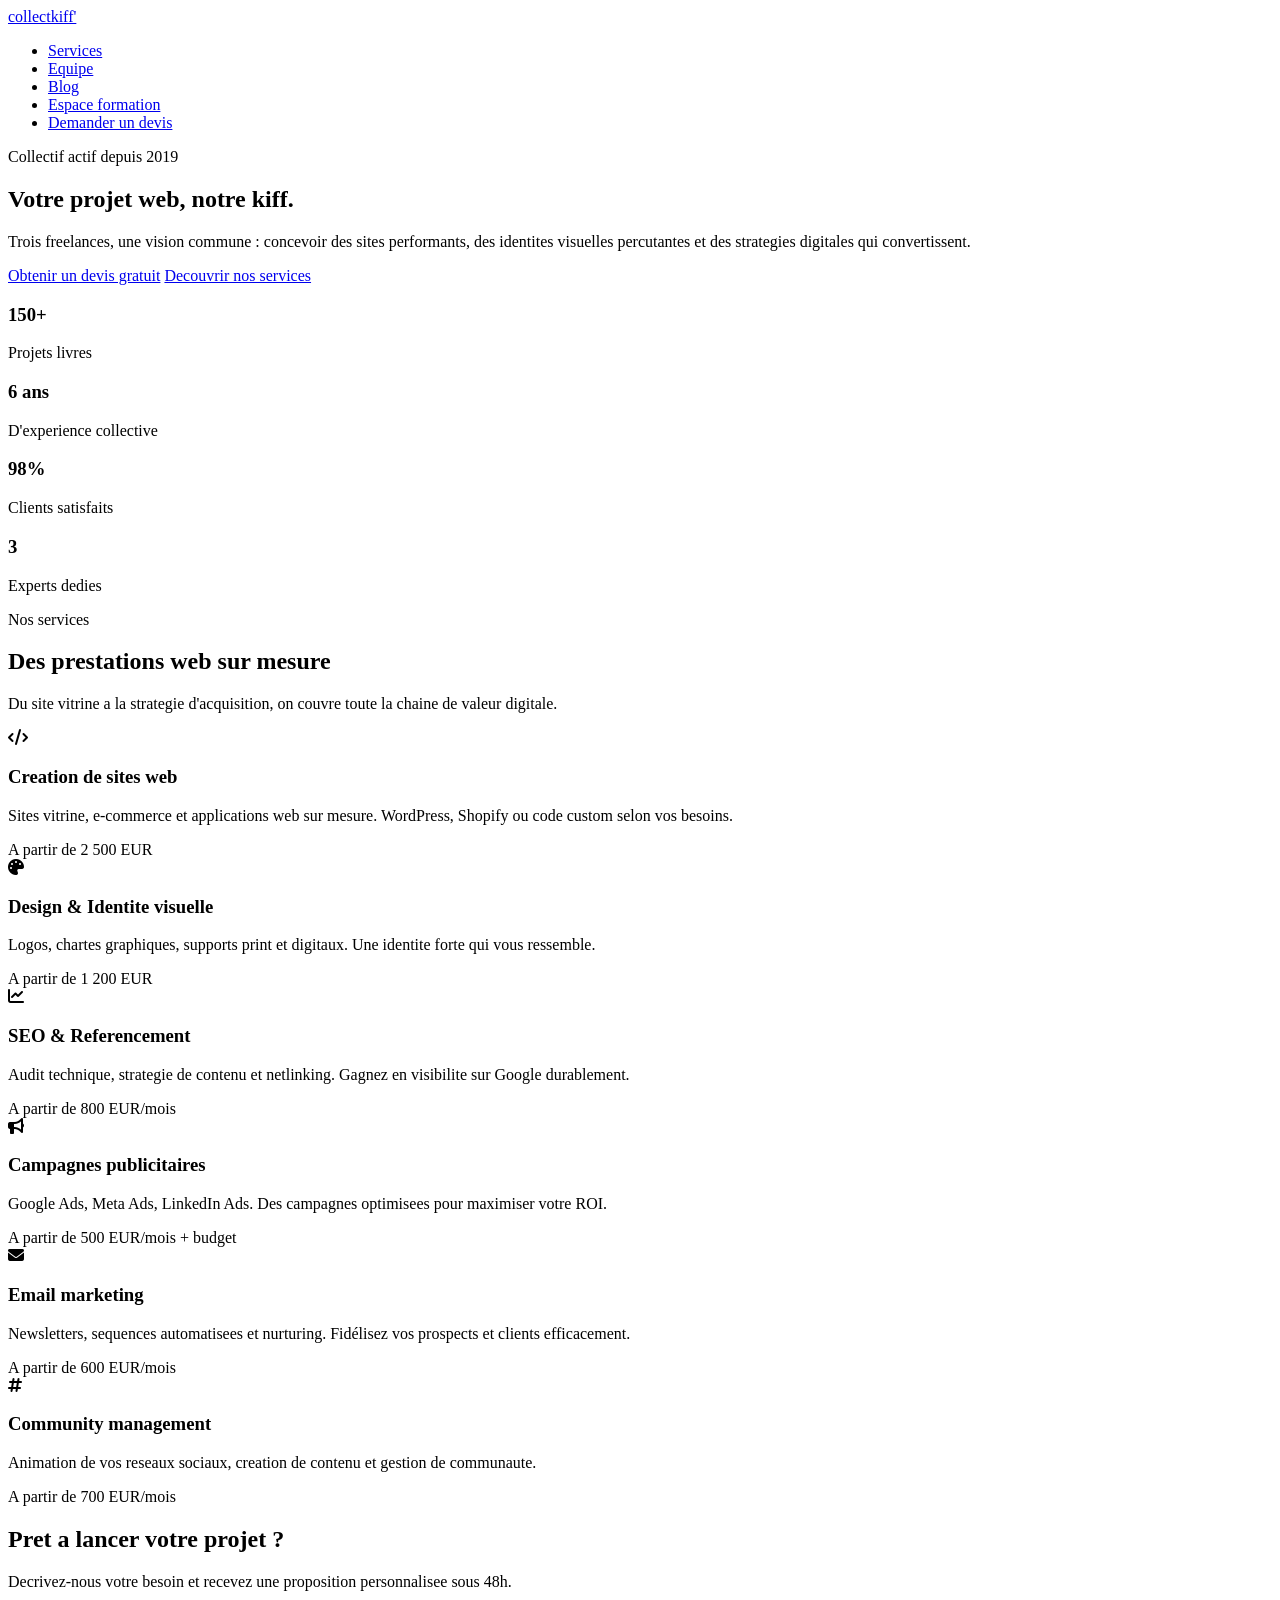
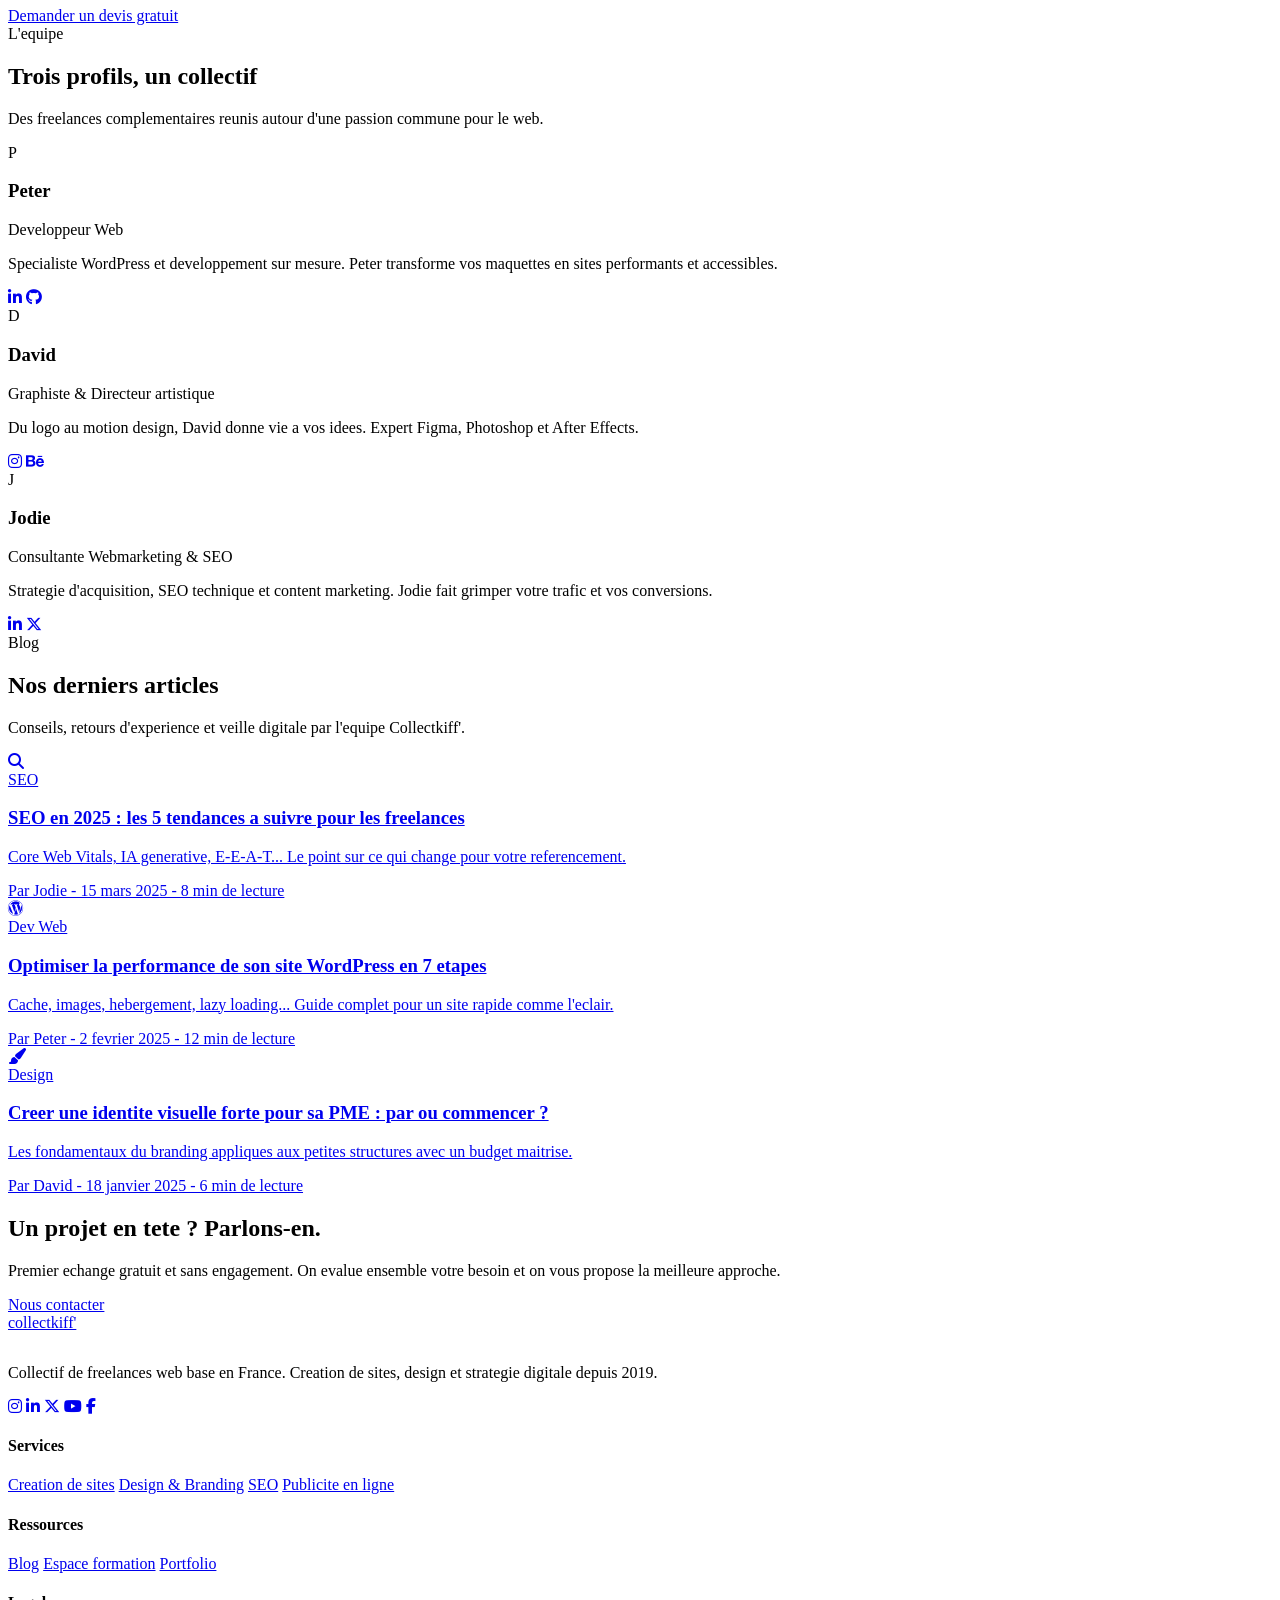
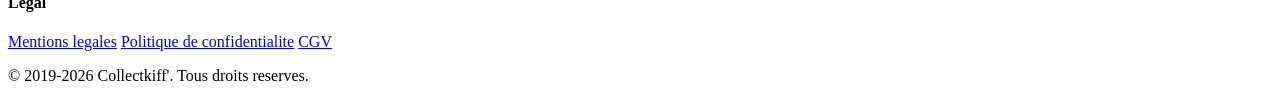
==== index.html @ 28449ab7 "Add files via upload" ====
<!DOCTYPE html>
<html lang="fr">
<head>
  <meta charset="UTF-8">
  <meta name="viewport" content="width=device-width, initial-scale=1.0">
  <title>Collectkiff' - Collectif de Freelances Web</title>
  <link rel="stylesheet" href="assets/css/style.css">
  <link rel="stylesheet" href="https://cdnjs.cloudflare.com/ajax/libs/font-awesome/6.5.1/css/all.min.css">
</head>
<body>

<!-- NAVBAR -->
<nav class="navbar">
  <div class="container">
    <a href="index.html" class="logo">collectkiff'</a>
    <ul class="nav-links">
      <li><a href="#services">Services</a></li>
      <li><a href="#equipe">Equipe</a></li>
      <li><a href="#blog">Blog</a></li>
      <li><a href="disclaimer.html">Espace formation</a></li>
      <li><a href="#contact" class="btn btn-primary" id="cta-nav-devis">Demander un devis</a></li>
    </ul>
  </div>
</nav>

<!-- HERO -->
<section class="hero">
  <div class="container">
    <div class="hero-content">
      <div class="hero-tag">Collectif actif depuis 2019</div>
      <h1>Votre projet web, <span class="gradient-text">notre kiff.</span></h1>
      <p>Trois freelances, une vision commune : concevoir des sites performants, des identites visuelles percutantes et des strategies digitales qui convertissent.</p>
      <div class="hero-buttons">
        <a href="#contact" class="btn btn-cta" id="cta-hero-devis" data-tracking="hero_cta_click">Obtenir un devis gratuit</a>
        <a href="#services" class="btn btn-secondary">Decouvrir nos services</a>
      </div>
    </div>
  </div>
</section>

<!-- STATS -->
<div class="stats-bar">
  <div class="container">
    <div class="stats-grid">
      <div class="stat-item">
        <h3>150+</h3>
        <p>Projets livres</p>
      </div>
      <div class="stat-item">
        <h3>6 ans</h3>
        <p>D'experience collective</p>
      </div>
      <div class="stat-item">
        <h3>98%</h3>
        <p>Clients satisfaits</p>
      </div>
      <div class="stat-item">
        <h3>3</h3>
        <p>Experts dedies</p>
      </div>
    </div>
  </div>
</div>

<!-- SERVICES -->
<section id="services">
  <div class="container">
    <div class="section-header">
      <span class="section-tag">Nos services</span>
      <h2>Des prestations web <span class="gradient-text">sur mesure</span></h2>
      <p>Du site vitrine a la strategie d'acquisition, on couvre toute la chaine de valeur digitale.</p>
    </div>
    <div class="services-grid">
      <div class="service-card">
        <div class="service-icon"><i class="fas fa-code"></i></div>
        <h3>Creation de sites web</h3>
        <p>Sites vitrine, e-commerce et applications web sur mesure. WordPress, Shopify ou code custom selon vos besoins.</p>
        <div class="price">A partir de 2 500 EUR</div>
      </div>
      <div class="service-card">
        <div class="service-icon"><i class="fas fa-palette"></i></div>
        <h3>Design & Identite visuelle</h3>
        <p>Logos, chartes graphiques, supports print et digitaux. Une identite forte qui vous ressemble.</p>
        <div class="price">A partir de 1 200 EUR</div>
      </div>
      <div class="service-card">
        <div class="service-icon"><i class="fas fa-chart-line"></i></div>
        <h3>SEO & Referencement</h3>
        <p>Audit technique, strategie de contenu et netlinking. Gagnez en visibilite sur Google durablement.</p>
        <div class="price">A partir de 800 EUR/mois</div>
      </div>
      <div class="service-card">
        <div class="service-icon"><i class="fas fa-bullhorn"></i></div>
        <h3>Campagnes publicitaires</h3>
        <p>Google Ads, Meta Ads, LinkedIn Ads. Des campagnes optimisees pour maximiser votre ROI.</p>
        <div class="price">A partir de 500 EUR/mois + budget</div>
      </div>
      <div class="service-card">
        <div class="service-icon"><i class="fas fa-envelope"></i></div>
        <h3>Email marketing</h3>
        <p>Newsletters, sequences automatisees et nurturing. Fidélisez vos prospects et clients efficacement.</p>
        <div class="price">A partir de 600 EUR/mois</div>
      </div>
      <div class="service-card">
        <div class="service-icon"><i class="fas fa-hashtag"></i></div>
        <h3>Community management</h3>
        <p>Animation de vos reseaux sociaux, creation de contenu et gestion de communaute.</p>
        <div class="price">A partir de 700 EUR/mois</div>
      </div>
    </div>
  </div>
</section>

<!-- CTA -->
<section class="cta-section">
  <div class="container">
    <h2>Pret a lancer <span class="gradient-text">votre projet ?</span></h2>
    <p>Decrivez-nous votre besoin et recevez une proposition personnalisee sous 48h.</p>
    <a href="#contact" class="btn btn-cta" id="cta-mid-devis" data-tracking="mid_cta_click">Demander un devis gratuit</a>
  </div>
</section>

<!-- EQUIPE -->
<section id="equipe">
  <div class="container">
    <div class="section-header">
      <span class="section-tag">L'equipe</span>
      <h2>Trois profils, <span class="gradient-text">un collectif</span></h2>
      <p>Des freelances complementaires reunis autour d'une passion commune pour le web.</p>
    </div>
    <div class="team-grid">
      <div class="team-card">
        <div class="team-avatar">P</div>
        <h3>Peter</h3>
        <div class="team-role">Developpeur Web</div>
        <p>Specialiste WordPress et developpement sur mesure. Peter transforme vos maquettes en sites performants et accessibles.</p>
        <div class="team-socials">
          <a href="disclaimer.html" title="LinkedIn"><i class="fab fa-linkedin-in"></i></a>
          <a href="disclaimer.html" title="GitHub"><i class="fab fa-github"></i></a>
        </div>
      </div>
      <div class="team-card">
        <div class="team-avatar">D</div>
        <h3>David</h3>
        <div class="team-role">Graphiste & Directeur artistique</div>
        <p>Du logo au motion design, David donne vie a vos idees. Expert Figma, Photoshop et After Effects.</p>
        <div class="team-socials">
          <a href="disclaimer.html" title="Instagram"><i class="fab fa-instagram"></i></a>
          <a href="disclaimer.html" title="Behance"><i class="fab fa-behance"></i></a>
        </div>
      </div>
      <div class="team-card">
        <div class="team-avatar">J</div>
        <h3>Jodie</h3>
        <div class="team-role">Consultante Webmarketing & SEO</div>
        <p>Strategie d'acquisition, SEO technique et content marketing. Jodie fait grimper votre trafic et vos conversions.</p>
        <div class="team-socials">
          <a href="disclaimer.html" title="LinkedIn"><i class="fab fa-linkedin-in"></i></a>
          <a href="disclaimer.html" title="Twitter"><i class="fab fa-x-twitter"></i></a>
        </div>
      </div>
    </div>
  </div>
</section>

<!-- BLOG -->
<section id="blog">
  <div class="container">
    <div class="section-header">
      <span class="section-tag">Blog</span>
      <h2>Nos derniers <span class="gradient-text">articles</span></h2>
      <p>Conseils, retours d'experience et veille digitale par l'equipe Collectkiff'.</p>
    </div>
    <div class="blog-grid">
      <a href="blog/seo-freelance-2025.html" class="blog-card">
        <div class="blog-card-img"><i class="fas fa-search"></i></div>
        <div class="blog-card-body">
          <span class="blog-tag">SEO</span>
          <h3>SEO en 2025 : les 5 tendances a suivre pour les freelances</h3>
          <p>Core Web Vitals, IA generative, E-E-A-T... Le point sur ce qui change pour votre referencement.</p>
          <div class="blog-meta">Par Jodie - 15 mars 2025 - 8 min de lecture</div>
        </div>
      </a>
      <a href="blog/wordpress-performance.html" class="blog-card">
        <div class="blog-card-img"><i class="fab fa-wordpress"></i></div>
        <div class="blog-card-body">
          <span class="blog-tag">Dev Web</span>
          <h3>Optimiser la performance de son site WordPress en 7 etapes</h3>
          <p>Cache, images, hebergement, lazy loading... Guide complet pour un site rapide comme l'eclair.</p>
          <div class="blog-meta">Par Peter - 2 fevrier 2025 - 12 min de lecture</div>
        </div>
      </a>
      <a href="blog/identite-visuelle-pme.html" class="blog-card">
        <div class="blog-card-img"><i class="fas fa-paint-brush"></i></div>
        <div class="blog-card-body">
          <span class="blog-tag">Design</span>
          <h3>Creer une identite visuelle forte pour sa PME : par ou commencer ?</h3>
          <p>Les fondamentaux du branding appliques aux petites structures avec un budget maitrise.</p>
          <div class="blog-meta">Par David - 18 janvier 2025 - 6 min de lecture</div>
        </div>
      </a>
    </div>
  </div>
</section>

<!-- CONTACT / CTA FINAL -->
<section class="cta-section" id="contact">
  <div class="container">
    <h2>Un projet en tete ? <span class="gradient-text">Parlons-en.</span></h2>
    <p>Premier echange gratuit et sans engagement. On evalue ensemble votre besoin et on vous propose la meilleure approche.</p>
    <a href="mailto:contact@colleckiff.fr" class="btn btn-cta" id="cta-footer-contact" data-tracking="footer_cta_click">Nous contacter</a>
  </div>
</section>

<!-- FOOTER -->
<footer class="footer">
  <div class="container">
    <div class="footer-grid">
      <div class="footer-col">
        <a href="index.html" class="logo" style="display:inline-block;margin-bottom:1rem">collectkiff'</a>
        <p>Collectif de freelances web base en France. Creation de sites, design et strategie digitale depuis 2019.</p>
        <div class="footer-social">
          <a href="disclaimer.html" title="Instagram"><i class="fab fa-instagram"></i></a>
          <a href="disclaimer.html" title="LinkedIn"><i class="fab fa-linkedin-in"></i></a>
          <a href="disclaimer.html" title="Twitter"><i class="fab fa-x-twitter"></i></a>
          <a href="disclaimer.html" title="YouTube"><i class="fab fa-youtube"></i></a>
          <a href="disclaimer.html" title="Facebook"><i class="fab fa-facebook-f"></i></a>
        </div>
      </div>
      <div class="footer-col">
        <h4>Services</h4>
        <a href="#services">Creation de sites</a>
        <a href="#services">Design & Branding</a>
        <a href="#services">SEO</a>
        <a href="#services">Publicite en ligne</a>
      </div>
      <div class="footer-col">
        <h4>Ressources</h4>
        <a href="#blog">Blog</a>
        <a href="disclaimer.html">Espace formation</a>
        <a href="disclaimer.html">Portfolio</a>
      </div>
      <div class="footer-col">
        <h4>Legal</h4>
        <a href="mentions-legales.html">Mentions legales</a>
        <a href="mentions-legales.html">Politique de confidentialite</a>
        <a href="mentions-legales.html">CGV</a>
      </div>
    </div>
    <div class="footer-bottom">
      <p>&copy; 2019-2026 Collectkiff'. Tous droits reserves.</p>
    </div>
  </div>
</footer>

</body>
</html>
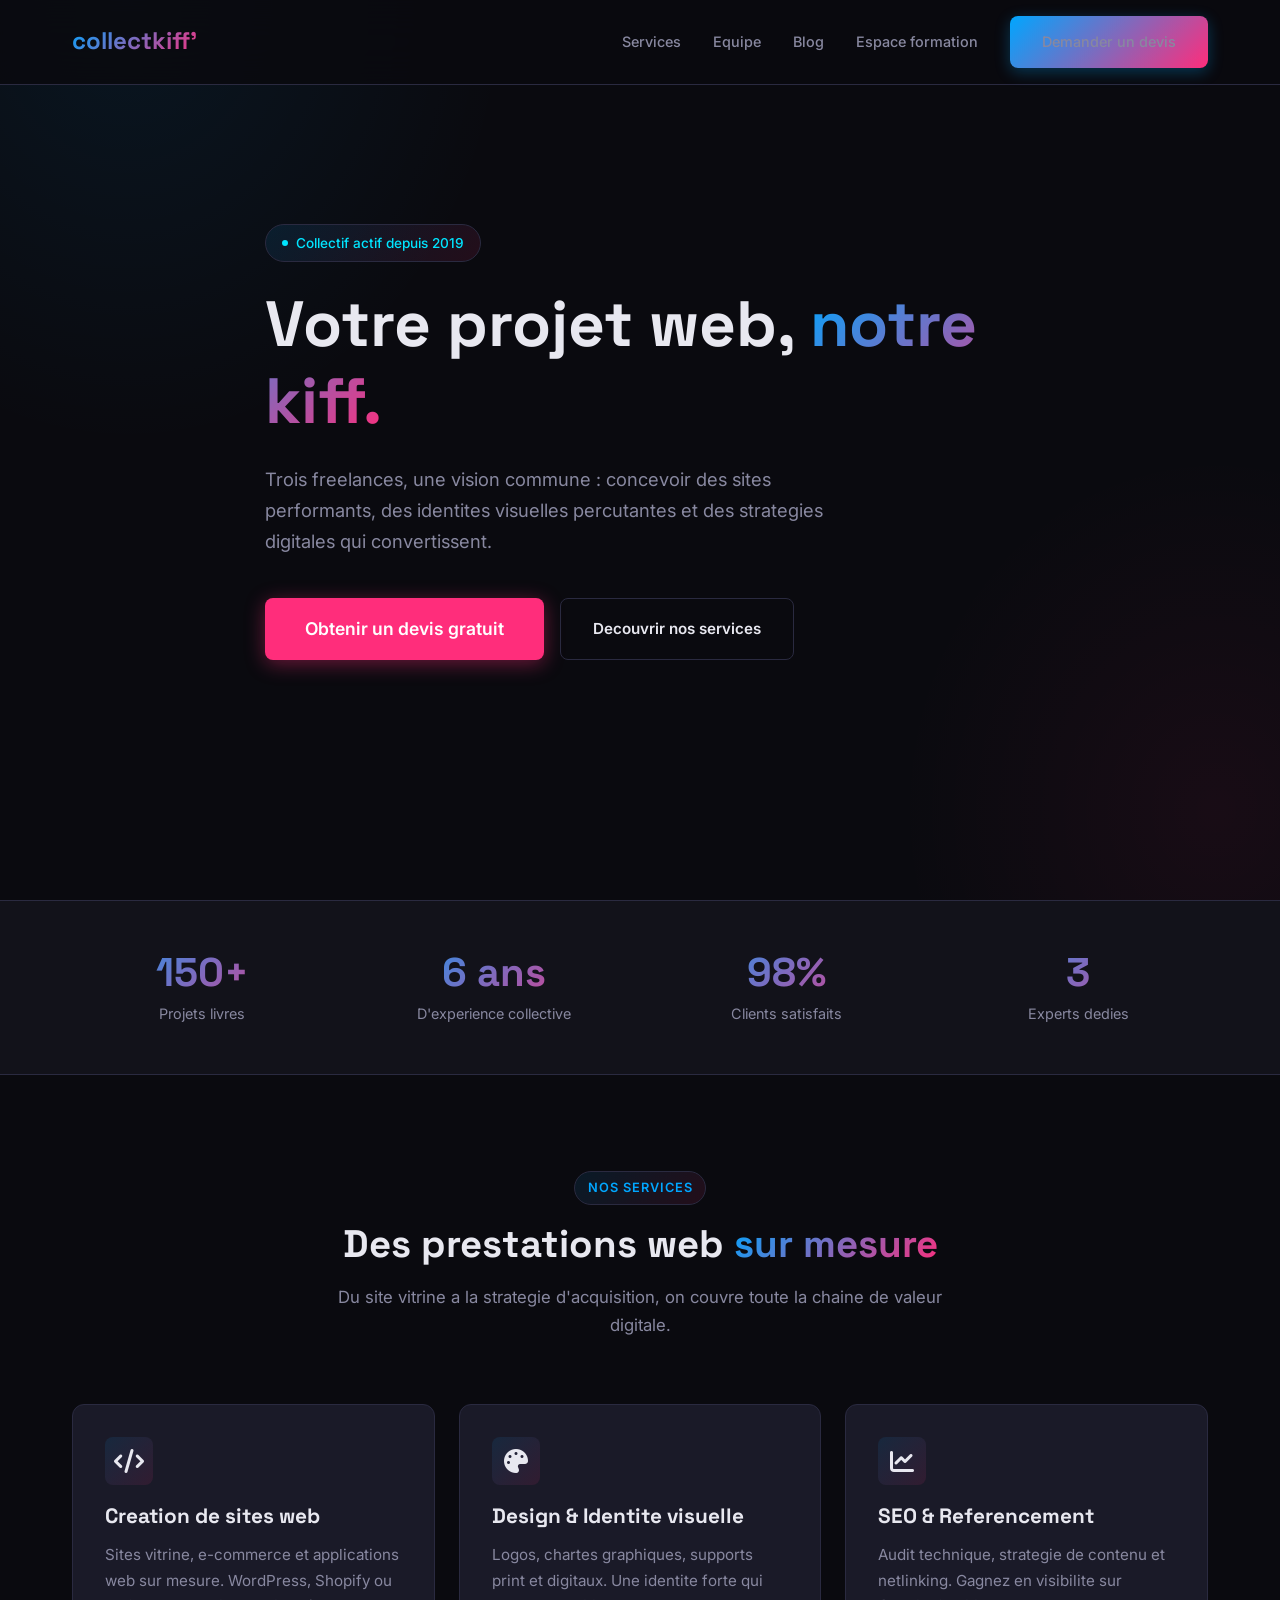
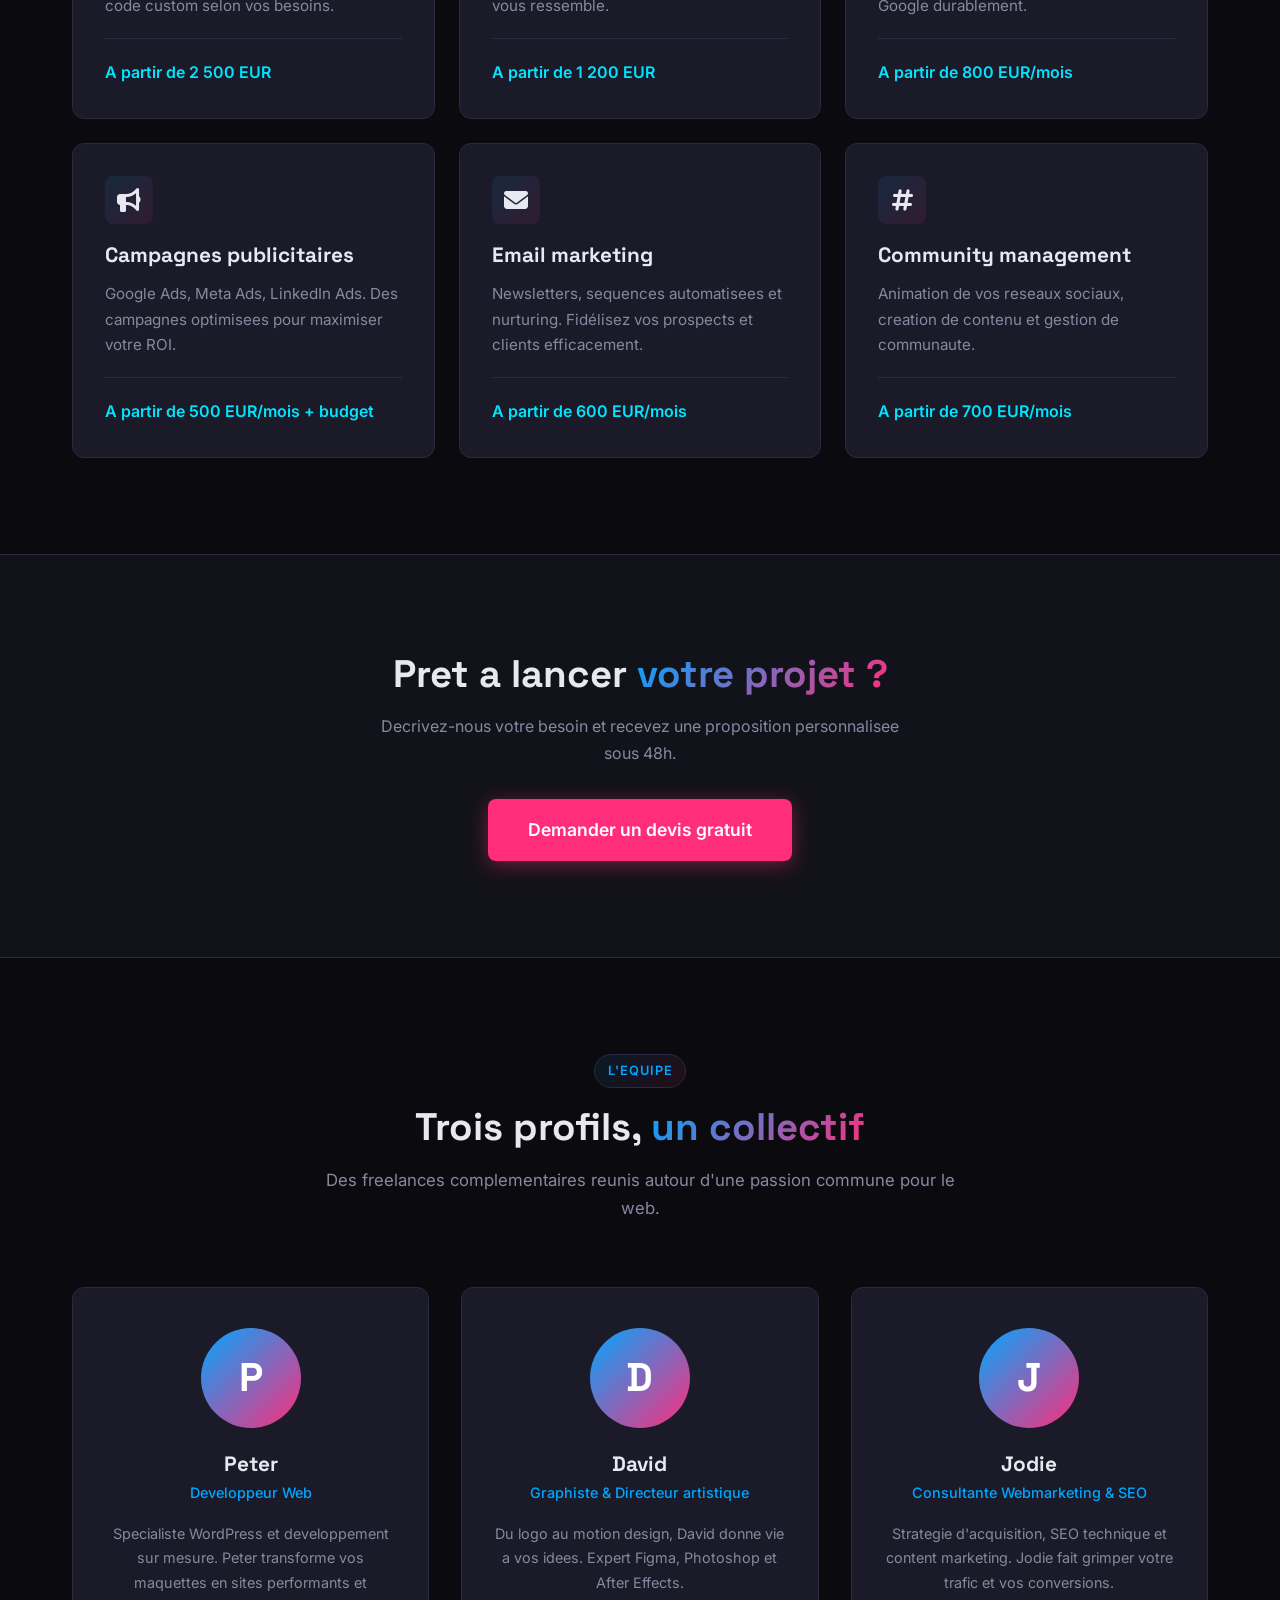
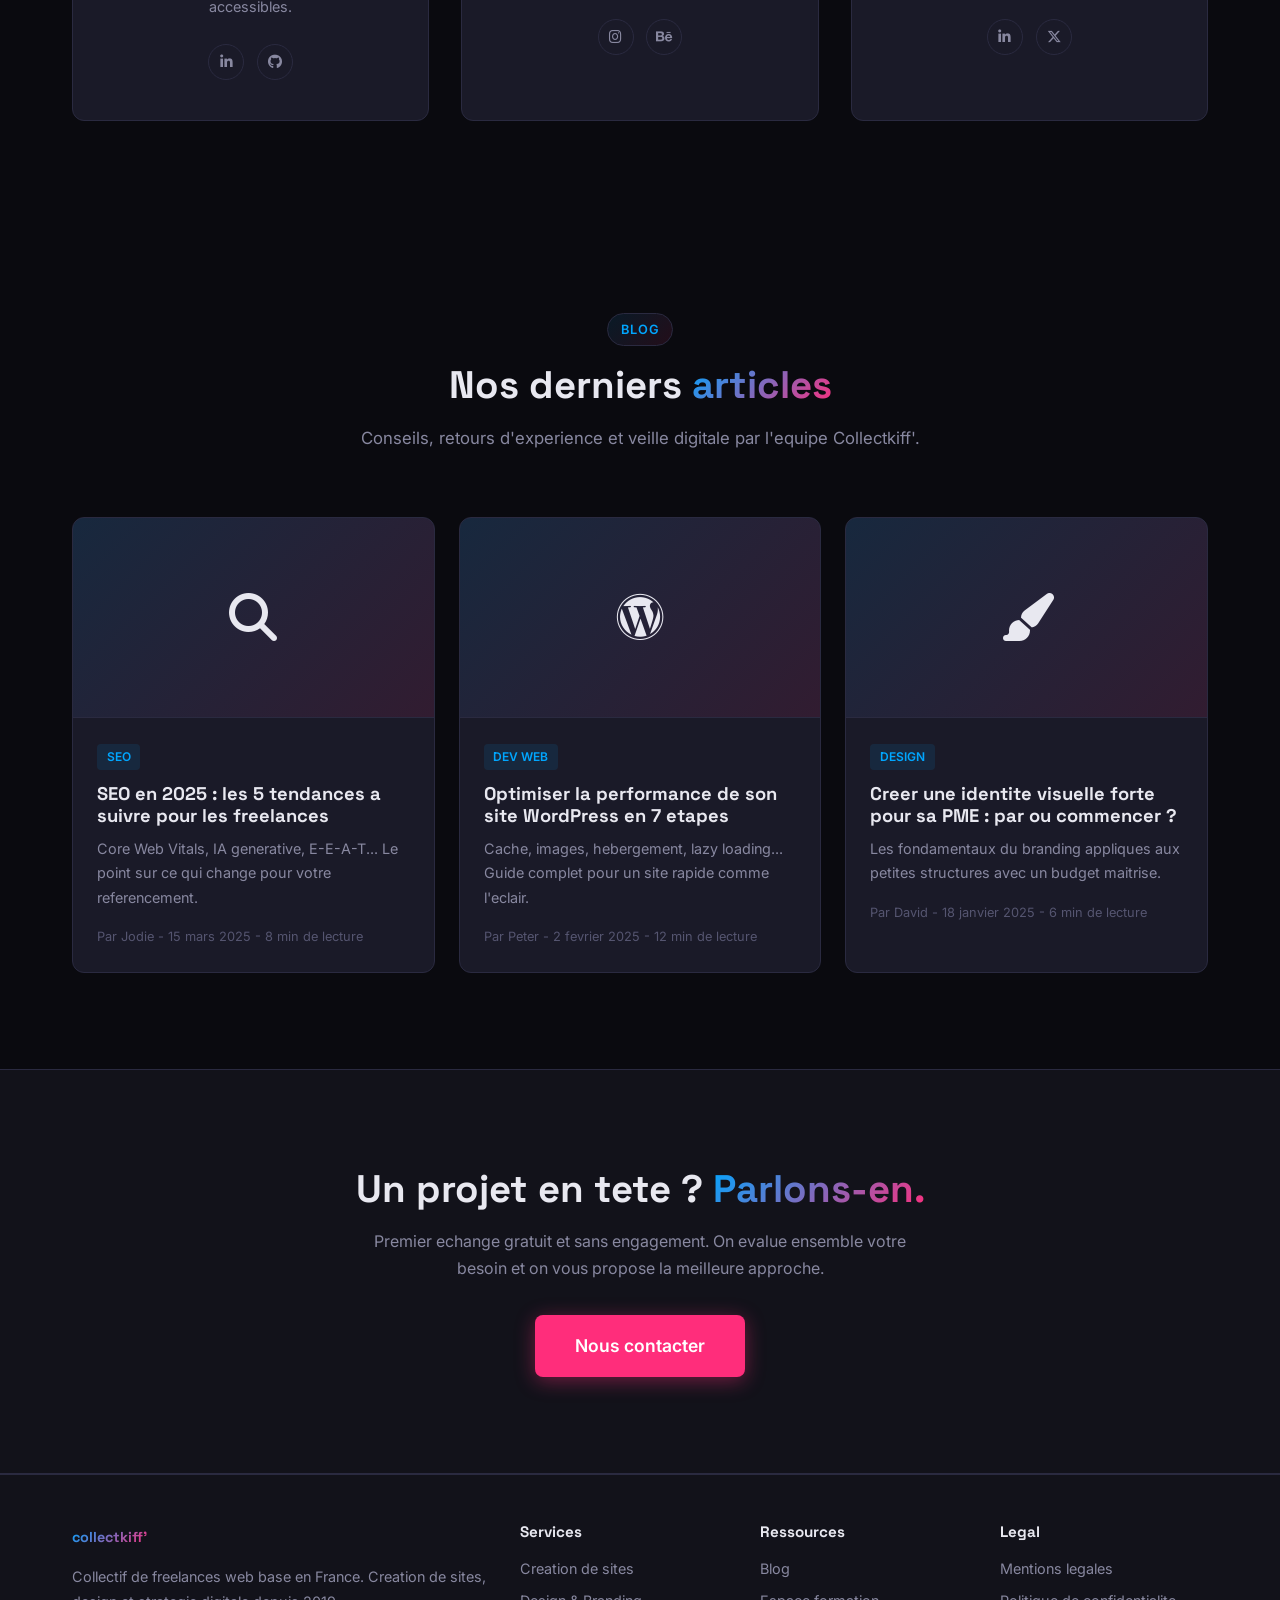
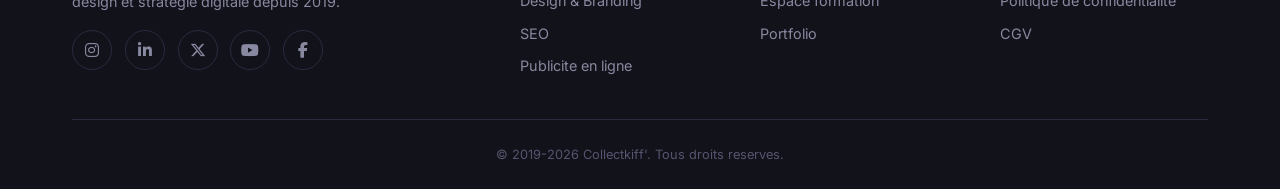
==== commit c5e47f2d: "Ajout snippet GTM-W5HV362W sur pages racine" ====
--- a/index.html
+++ b/index.html
@@ -6,8 +6,19 @@
   <title>Collectkiff' - Collectif de Freelances Web</title>
   <link rel="stylesheet" href="assets/css/style.css">
   <link rel="stylesheet" href="https://cdnjs.cloudflare.com/ajax/libs/font-awesome/6.5.1/css/all.min.css">
+  <!-- Google Tag Manager -->
+  <script>(function(w,d,s,l,i){w[l]=w[l]||[];w[l].push({'gtm.start':
+  new Date().getTime(),event:'gtm.js'});var f=d.getElementsByTagName(s)[0],
+  j=d.createElement(s),dl=l!='dataLayer'?'&l='+l:'';j.async=true;j.src=
+  'https://www.googletagmanager.com/gtm.js?id='+i+dl;f.parentNode.insertBefore(j,f);
+  })(window,document,'script','dataLayer','GTM-W5HV362W');</script>
+  <!-- End Google Tag Manager -->
 </head>
 <body>
+<!-- Google Tag Manager (noscript) -->
+<noscript><iframe src="https://www.googletagmanager.com/ns.html?id=GTM-W5HV362W"
+height="0" width="0" style="display:none;visibility:hidden"></iframe></noscript>
+<!-- End Google Tag Manager (noscript) -->
 
 <!-- NAVBAR -->
 <nav class="navbar">
--- a/assets/css/style.css
+++ b/assets/css/style.css
@@ -0,0 +1,97 @@
+@import url('https://fonts.googleapis.com/css2?family=Inter:wght@300;400;500;600;700;900&family=Space+Grotesk:wght@400;500;700&display=swap');
+:root{--bg-primary:#0a0a0f;--bg-secondary:#12121a;--bg-card:#1a1a28;--bg-card-hover:#222235;--accent-blue:#00a6ff;--accent-magenta:#ff2d7b;--accent-cyan:#00e5ff;--accent-gold:#ffd700;--text-primary:#e8e8f0;--text-secondary:#8888a0;--text-muted:#555570;--border:#2a2a40;--gradient-main:linear-gradient(135deg,var(--accent-blue),var(--accent-magenta));--gradient-subtle:linear-gradient(135deg,rgba(0,166,255,0.1),rgba(255,45,123,0.1));--shadow-glow:0 0 30px rgba(0,166,255,0.15);--radius:12px;--radius-sm:8px;--max-width:1200px;--transition:0.3s cubic-bezier(0.4,0,0.2,1)}
+*,*::before,*::after{margin:0;padding:0;box-sizing:border-box}
+html{scroll-behavior:smooth;font-size:16px}
+body{font-family:'Inter',system-ui,sans-serif;background:var(--bg-primary);color:var(--text-primary);line-height:1.7;overflow-x:hidden}
+h1,h2,h3,h4{font-family:'Space Grotesk',sans-serif;font-weight:700;line-height:1.2}
+h1{font-size:clamp(2.5rem,5vw,4rem)}h2{font-size:clamp(1.8rem,3vw,2.5rem)}h3{font-size:1.3rem}
+.gradient-text{background:var(--gradient-main);-webkit-background-clip:text;-webkit-text-fill-color:transparent;background-clip:text}
+.container{max-width:var(--max-width);margin:0 auto;padding:0 2rem}
+section{padding:6rem 0}
+.navbar{position:fixed;top:0;width:100%;z-index:1000;background:rgba(10,10,15,0.85);backdrop-filter:blur(20px);border-bottom:1px solid var(--border);padding:1rem 0}
+.navbar .container{display:flex;justify-content:space-between;align-items:center}
+.logo{font-family:'Space Grotesk',sans-serif;font-size:1.5rem;font-weight:900;text-decoration:none;background:var(--gradient-main);-webkit-background-clip:text;-webkit-text-fill-color:transparent;background-clip:text}
+.nav-links{display:flex;list-style:none;gap:2rem;align-items:center}
+.nav-links a{color:var(--text-secondary);text-decoration:none;font-size:.9rem;font-weight:500;transition:color var(--transition);position:relative}
+.nav-links a:hover{color:var(--text-primary)}
+.nav-links a::after{content:'';position:absolute;bottom:-4px;left:0;width:0;height:2px;background:var(--gradient-main);transition:width var(--transition)}
+.nav-links a:hover::after{width:100%}
+.hero{min-height:100vh;display:flex;align-items:center;position:relative;overflow:hidden;padding-top:5rem}
+.hero::before{content:'';position:absolute;top:-50%;left:-20%;width:60%;height:100%;background:radial-gradient(ellipse,rgba(0,166,255,0.08) 0%,transparent 70%);pointer-events:none}
+.hero::after{content:'';position:absolute;bottom:-30%;right:-20%;width:50%;height:80%;background:radial-gradient(ellipse,rgba(255,45,123,0.06) 0%,transparent 70%);pointer-events:none}
+.hero-content{position:relative;z-index:1;max-width:750px}
+.hero-tag{display:inline-flex;align-items:center;gap:.5rem;padding:.4rem 1rem;background:var(--gradient-subtle);border:1px solid var(--border);border-radius:100px;font-size:.85rem;color:var(--accent-cyan);margin-bottom:1.5rem;font-weight:500}
+.hero-tag::before{content:'';width:6px;height:6px;background:var(--accent-cyan);border-radius:50%;animation:pulse 2s infinite}
+@keyframes pulse{0%,100%{opacity:1}50%{opacity:.3}}
+.hero h1{margin-bottom:1.5rem}.hero p{font-size:1.15rem;color:var(--text-secondary);margin-bottom:2.5rem;max-width:600px}
+.hero-buttons{display:flex;gap:1rem;flex-wrap:wrap}
+.btn{display:inline-flex;align-items:center;gap:.5rem;padding:.85rem 2rem;border-radius:var(--radius-sm);font-size:.95rem;font-weight:600;text-decoration:none;transition:all var(--transition);cursor:pointer;border:none;font-family:inherit}
+.btn-primary{background:var(--gradient-main);color:#fff;box-shadow:0 4px 15px rgba(0,166,255,0.3)}
+.btn-primary:hover{transform:translateY(-2px);box-shadow:0 6px 25px rgba(0,166,255,0.4)}
+.btn-secondary{background:transparent;color:var(--text-primary);border:1px solid var(--border)}
+.btn-secondary:hover{border-color:var(--accent-blue);background:rgba(0,166,255,0.05)}
+.btn-cta{background:var(--accent-magenta);color:#fff;font-size:1.1rem;padding:1rem 2.5rem;box-shadow:0 4px 20px rgba(255,45,123,0.4)}
+.btn-cta:hover{transform:translateY(-2px);box-shadow:0 6px 30px rgba(255,45,123,0.5)}
+.stats-bar{background:var(--bg-secondary);border-top:1px solid var(--border);border-bottom:1px solid var(--border);padding:3rem 0}
+.stats-grid{display:grid;grid-template-columns:repeat(4,1fr);gap:2rem;text-align:center}
+.stat-item h3{font-size:2.5rem;background:var(--gradient-main);-webkit-background-clip:text;-webkit-text-fill-color:transparent;background-clip:text;margin-bottom:.3rem}
+.stat-item p{color:var(--text-secondary);font-size:.9rem}
+.section-header{text-align:center;max-width:650px;margin:0 auto 4rem}
+.section-header p{color:var(--text-secondary);margin-top:1rem;font-size:1.05rem}
+.section-tag{display:inline-block;padding:.3rem .8rem;background:var(--gradient-subtle);border:1px solid var(--border);border-radius:100px;font-size:.8rem;color:var(--accent-blue);font-weight:600;text-transform:uppercase;letter-spacing:1px;margin-bottom:1rem}
+.services-grid{display:grid;grid-template-columns:repeat(auto-fit,minmax(320px,1fr));gap:1.5rem}
+.service-card{background:var(--bg-card);border:1px solid var(--border);border-radius:var(--radius);padding:2rem;transition:all var(--transition);position:relative;overflow:hidden}
+.service-card:hover{background:var(--bg-card-hover);border-color:rgba(0,166,255,0.3);transform:translateY(-4px);box-shadow:var(--shadow-glow)}
+.service-icon{width:48px;height:48px;border-radius:var(--radius-sm);background:var(--gradient-subtle);display:flex;align-items:center;justify-content:center;font-size:1.5rem;margin-bottom:1.2rem}
+.service-card h3{margin-bottom:.8rem}.service-card p{color:var(--text-secondary);font-size:.95rem}
+.service-card .price{margin-top:1.2rem;padding-top:1.2rem;border-top:1px solid var(--border);font-weight:600;color:var(--accent-cyan)}
+.team-grid{display:grid;grid-template-columns:repeat(3,1fr);gap:2rem}
+.team-card{background:var(--bg-card);border:1px solid var(--border);border-radius:var(--radius);padding:2.5rem 2rem;text-align:center;transition:all var(--transition)}
+.team-card:hover{border-color:rgba(0,166,255,0.3);box-shadow:var(--shadow-glow)}
+.team-avatar{width:100px;height:100px;border-radius:50%;margin:0 auto 1.5rem;background:var(--gradient-main);display:flex;align-items:center;justify-content:center;font-size:2.5rem;font-weight:900;color:#fff;font-family:'Space Grotesk',sans-serif}
+.team-card h3{margin-bottom:.3rem}.team-role{color:var(--accent-blue);font-size:.9rem;font-weight:500;margin-bottom:1rem}
+.team-card p{color:var(--text-secondary);font-size:.9rem}
+.team-socials{display:flex;justify-content:center;gap:.8rem;margin-top:1.5rem}
+.team-socials a{width:36px;height:36px;border-radius:50%;border:1px solid var(--border);display:flex;align-items:center;justify-content:center;color:var(--text-secondary);text-decoration:none;font-size:.9rem;transition:all var(--transition)}
+.team-socials a:hover{border-color:var(--accent-blue);color:var(--accent-blue);background:rgba(0,166,255,0.1)}
+.blog-grid{display:grid;grid-template-columns:repeat(auto-fit,minmax(340px,1fr));gap:1.5rem}
+.blog-card{background:var(--bg-card);border:1px solid var(--border);border-radius:var(--radius);overflow:hidden;transition:all var(--transition);text-decoration:none;color:inherit;display:block}
+.blog-card:hover{border-color:rgba(0,166,255,0.3);transform:translateY(-4px);box-shadow:var(--shadow-glow)}
+.blog-card-img{height:200px;background:var(--gradient-subtle);display:flex;align-items:center;justify-content:center;font-size:3rem;border-bottom:1px solid var(--border)}
+.blog-card-body{padding:1.5rem}
+.blog-tag{display:inline-block;padding:.2rem .6rem;background:rgba(0,166,255,0.1);color:var(--accent-blue);border-radius:4px;font-size:.75rem;font-weight:600;text-transform:uppercase;margin-bottom:.8rem}
+.blog-card h3{margin-bottom:.6rem;font-size:1.15rem}.blog-card p{color:var(--text-secondary);font-size:.9rem}
+.blog-meta{margin-top:1rem;font-size:.8rem;color:var(--text-muted)}
+.cta-section{background:var(--bg-secondary);border-top:1px solid var(--border);border-bottom:1px solid var(--border);text-align:center}
+.cta-section h2{margin-bottom:1rem}.cta-section p{color:var(--text-secondary);max-width:550px;margin:0 auto 2rem}
+.disclaimer-banner{background:linear-gradient(135deg,rgba(255,45,123,0.1),rgba(255,215,0,0.1));border:1px solid rgba(255,215,0,0.3);border-radius:var(--radius);padding:2rem;margin-bottom:2rem}
+.disclaimer-banner h3{color:var(--accent-gold);margin-bottom:.5rem}
+.disclaimer-content{background:var(--bg-card);border:1px solid var(--border);border-radius:var(--radius);padding:2.5rem;margin-bottom:2rem}
+.disclaimer-content h3{margin-bottom:1rem;color:var(--accent-blue)}
+.disclaimer-content ul{list-style:none;padding:0}
+.disclaimer-content li{padding:.6rem 0;padding-left:1.5rem;position:relative;color:var(--text-secondary)}
+.disclaimer-content li::before{content:'>';position:absolute;left:0;color:var(--accent-blue);font-weight:700;font-family:'Space Grotesk',monospace}
+.channel-grid{display:grid;grid-template-columns:repeat(auto-fit,minmax(250px,1fr));gap:1rem;margin-top:1.5rem}
+.channel-item{background:var(--bg-secondary);border:1px solid var(--border);border-radius:var(--radius-sm);padding:1.2rem;display:flex;align-items:center;gap:1rem}
+.channel-icon{width:40px;height:40px;border-radius:var(--radius-sm);background:var(--gradient-subtle);display:flex;align-items:center;justify-content:center;font-size:1.2rem;flex-shrink:0}
+.channel-item strong{display:block;font-size:.9rem}.channel-item span{font-size:.8rem;color:var(--text-muted)}
+.footer{background:var(--bg-secondary);border-top:1px solid var(--border);padding:3rem 0 1.5rem}
+.footer-grid{display:grid;grid-template-columns:2fr 1fr 1fr 1fr;gap:2rem;margin-bottom:2rem}
+.footer-col h4{margin-bottom:1rem;font-size:.95rem}
+.footer-col p,.footer-col a{color:var(--text-secondary);font-size:.9rem;text-decoration:none;display:block;margin-bottom:.5rem;transition:color var(--transition)}
+.footer-col a:hover{color:var(--accent-blue)}
+.footer-social{display:flex;gap:.8rem;margin-top:1rem}
+.footer-social a{width:40px;height:40px;border-radius:50%;border:1px solid var(--border);display:flex;align-items:center;justify-content:center;color:var(--text-secondary);font-size:1rem;transition:all var(--transition);margin:0}
+.footer-social a:hover{border-color:var(--accent-blue);color:var(--accent-blue);background:rgba(0,166,255,0.1)}
+.footer-bottom{border-top:1px solid var(--border);padding-top:1.5rem;text-align:center;color:var(--text-muted);font-size:.8rem}
+.page-header{padding:8rem 0 3rem;background:var(--bg-secondary);border-bottom:1px solid var(--border);text-align:center}
+.page-header p{color:var(--text-secondary);margin-top:.8rem;font-size:1.1rem}
+.article-content{max-width:780px;margin:0 auto;padding:3rem 2rem}
+.article-content h2{margin:2.5rem 0 1rem;font-size:1.6rem}
+.article-content h3{margin:2rem 0 .8rem}
+.article-content p{margin-bottom:1.2rem;color:var(--text-secondary)}
+.article-content ul,.article-content ol{margin:1rem 0 1.5rem 1.5rem;color:var(--text-secondary)}
+.article-content li{margin-bottom:.5rem}
+.article-content blockquote{border-left:3px solid var(--accent-blue);padding:1rem 1.5rem;margin:1.5rem 0;background:var(--gradient-subtle);border-radius:0 var(--radius-sm) var(--radius-sm) 0;color:var(--text-primary)}
+@media(max-width:768px){.nav-links{display:none}.stats-grid{grid-template-columns:repeat(2,1fr)}.team-grid{grid-template-columns:1fr}.footer-grid{grid-template-columns:1fr 1fr}section{padding:4rem 0}}
+@media(max-width:480px){.stats-grid{grid-template-columns:1fr}.footer-grid{grid-template-columns:1fr}}
